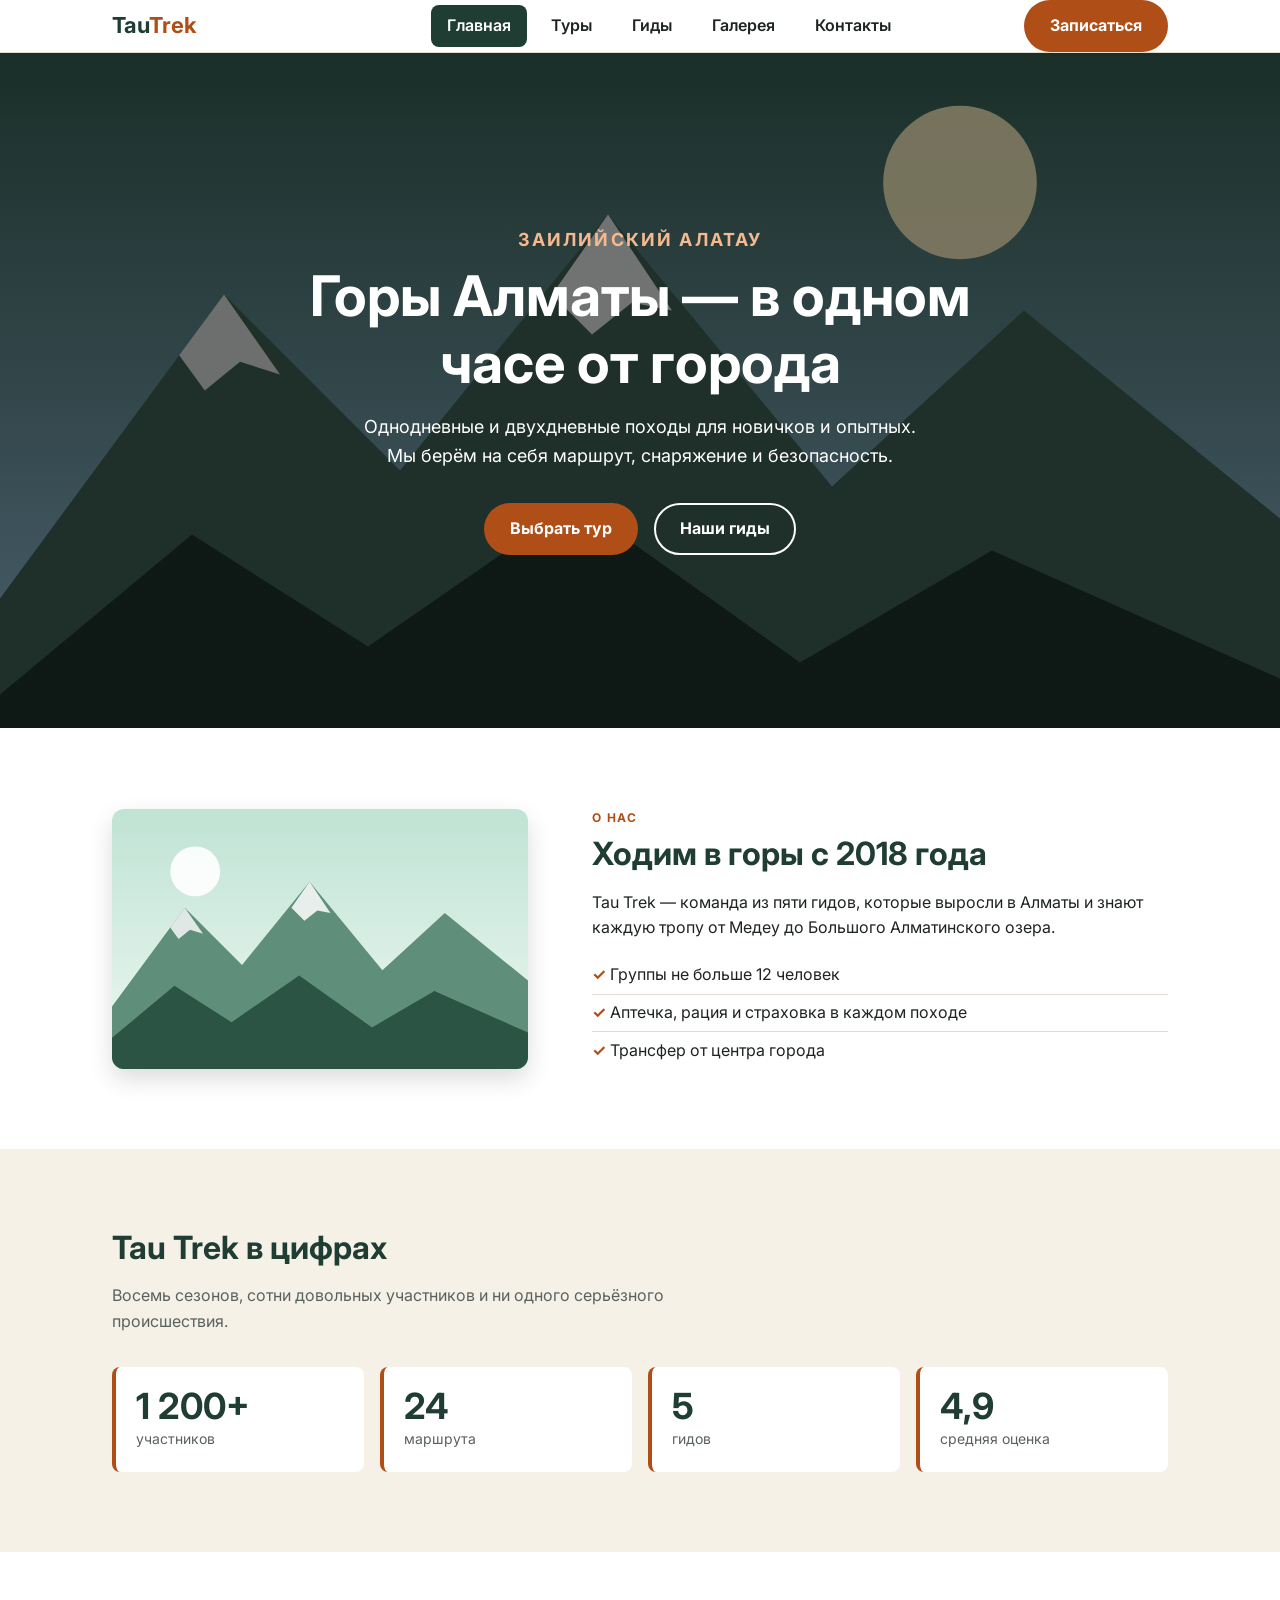
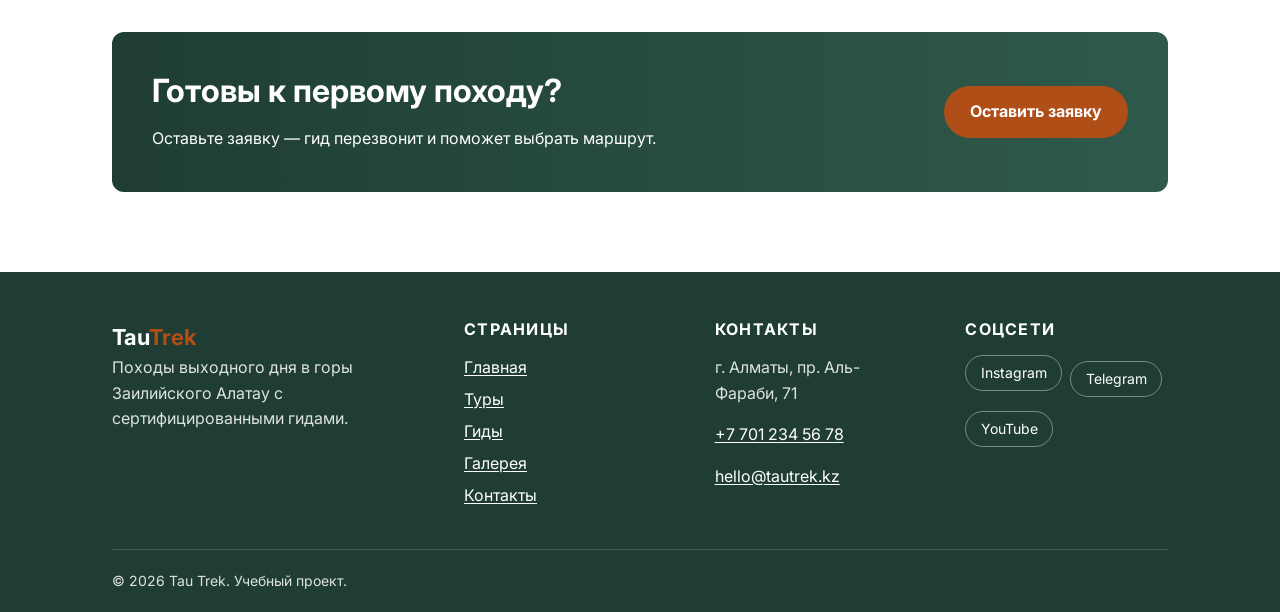
==== index.html @ f2005629 "TauTrek1.0" ====
<!DOCTYPE html>
<html lang="ru">
<head>
  <meta charset="utf-8">
  <meta name="viewport" content="width=device-width, initial-scale=1">
  <meta name="description" content="Походы выходного дня в горы Алматы с опытными гидами.">
  <title>Tau Trek — походы в горы Алматы</title>
  <link rel="preconnect" href="https://fonts.googleapis.com">
  <link rel="preconnect" href="https://fonts.gstatic.com" crossorigin>
  <link rel="stylesheet" href="https://fonts.googleapis.com/css2?family=Inter:wght@400;700&amp;display=swap">
  <link rel="stylesheet" href="css/styles.css">
</head>
<body>

  <header class="site-header">
    <div class="container site-header__inner">
      <a class="logo" href="index.html">Tau<span>Trek</span></a>

      <!-- Бургер без JavaScript: чекбокс + label. Открыто = :checked -->
      <input class="menu-toggle" type="checkbox" id="menu-toggle">
      <label class="burger" for="menu-toggle" aria-label="Открыть меню">
        <span></span>
        <span></span>
        <span></span>
      </label>

      <nav class="nav" aria-label="Главное меню">
        <ul class="nav__list list-reset">
          <li><a class="nav__link nav__link--active" href="index.html" aria-current="page">Главная</a></li>
          <li><a class="nav__link" href="tours.html">Туры</a></li>
          <li><a class="nav__link" href="guides.html">Гиды</a></li>
          <li><a class="nav__link" href="gallery.html">Галерея</a></li>
          <li><a class="nav__link" href="contacts.html">Контакты</a></li>
        </ul>
      </nav>

      <a class="button header-cta" href="contacts.html">Записаться</a>
    </div>
  </header>

  <main>
    <!-- Секция 1: hero (только на главной) -->
    <section class="hero">
      <p class="eyebrow">Заилийский Алатау</p>
      <h1>Горы Алматы — в одном часе от города</h1>
      <p>Однодневные и двухдневные походы для новичков и опытных. Мы берём на себя маршрут, снаряжение и безопасность.</p>
      <div class="hero__actions">
        <a class="button" href="tours.html">Выбрать тур</a>
        <a class="button button--ghost" href="guides.html">Наши гиды</a>
      </div>
    </section>

    <!-- Секция 2: картинка + текст -->
    <section class="section section--white">
      <div class="container split">
        <div class="split__visual">
          <img src="images/mountain-4.svg" alt="Зелёные склоны и заснеженная вершина под ясным небом" width="800" height="500">
        </div>
        <div class="split__content">
          <p class="eyebrow">О нас</p>
          <h2>Ходим в горы с 2018 года</h2>
          <p>Tau Trek — команда из пяти гидов, которые выросли в Алматы и знают каждую тропу от Медеу до Большого Алматинского озера.</p>
          <ul class="check-list list-reset">
            <li>Группы не больше 12 человек</li>
            <li>Аптечка, рация и страховка в каждом походе</li>
            <li>Трансфер от центра города</li>
          </ul>
        </div>
      </div>
    </section>

    <!-- Секция 3: цифры -->
    <section class="section">
      <div class="container">
        <h2>Tau Trek в цифрах</h2>
        <p class="section__lead">Восемь сезонов, сотни довольных участников и ни одного серьёзного происшествия.</p>
        <ul class="stats list-reset">
          <li class="stat"><strong class="stat__number">1 200+</strong> <span class="stat__label">участников</span></li>
          <li class="stat"><strong class="stat__number">24</strong> <span class="stat__label">маршрута</span></li>
          <li class="stat"><strong class="stat__number">5</strong> <span class="stat__label">гидов</span></li>
          <li class="stat"><strong class="stat__number">4,9</strong> <span class="stat__label">средняя оценка</span></li>
        </ul>
      </div>
    </section>

    <!-- Секция 4: призыв к действию -->
    <section class="section section--white">
      <div class="container">
        <div class="cta">
          <div>
            <h2>Готовы к первому походу?</h2>
            <p>Оставьте заявку — гид перезвонит и поможет выбрать маршрут.</p>
          </div>
          <a class="button" href="contacts.html">Оставить заявку</a>
        </div>
      </div>
    </section>
  </main>

  <footer class="site-footer">
    <div class="container">
      <div class="footer__cols">
        <div class="footer__col footer__col--wide">
          <a class="logo footer__logo" href="index.html">Tau<span>Trek</span></a>
          <p>Походы выходного дня в горы Заилийского Алатау с сертифицированными гидами.</p>
        </div>

        <nav class="footer__col" aria-label="Страницы сайта">
          <h2>Страницы</h2>
          <ul class="list-reset">
            <li><a href="index.html">Главная</a></li>
            <li><a href="tours.html">Туры</a></li>
            <li><a href="guides.html">Гиды</a></li>
            <li><a href="gallery.html">Галерея</a></li>
            <li><a href="contacts.html">Контакты</a></li>
          </ul>
        </nav>

        <section class="footer__col">
          <h2>Контакты</h2>
          <address>
            <p>г. Алматы, пр. Аль-Фараби, 71</p>
            <p><a href="tel:+77012345678">+7 701 234 56 78</a></p>
            <p><a href="mailto:hello@tautrek.kz">hello@tautrek.kz</a></p>
          </address>
        </section>

        <section class="footer__col">
          <h2>Соцсети</h2>
          <ul class="socials list-reset">
            <li><a href="https://instagram.com" target="_blank" rel="noopener">Instagram</a></li>
            <li><a href="https://t.me" target="_blank" rel="noopener">Telegram</a></li>
            <li><a href="https://youtube.com" target="_blank" rel="noopener">YouTube</a></li>
          </ul>
        </section>
      </div>

      <div class="footer__bottom">
        <p>&copy; 2026 Tau Trek. Учебный проект.</p>
      </div>
    </div>
  </footer>

</body>
</html>
---- css/styles.css ----
/* =========================================================
   Tau Trek — общий стиль для всех 5 страниц
   Подход: mobile-first. Сначала стили для телефона,
   потом @media для планшета (768px+) и десктопа (1024px+).
   ========================================================= */

/* ---------- 1. Дизайн-токены (неделя 3.2) ---------- */
:root {
  --forest: #1f3d33;
  --forest-light: #2f5a4b;
  --accent: #b04e18;
  --accent-dark: #8f3e12;
  --sand: #f6f1e7;
  --white: #ffffff;
  --ink: #1e2421;
  --muted: #59625d;
  --line: #e2dccf;

  --radius: 0.75rem;
  --shadow-1: 0 1px 3px rgb(0 0 0 / 10%);
  --shadow-2: 0 10px 24px rgb(0 0 0 / 14%);

  --section-space: 4rem;
}

/* ---------- 2. Мини-reset (неделя 3.1, 4.1) ---------- */
*,
*::before,
*::after {
  box-sizing: border-box;
}

body {
  margin: 0;
  font-family: "Inter", system-ui, -apple-system, "Segoe UI", Roboto, Arial, sans-serif;
  font-size: 1rem;
  line-height: 1.6;
  color: var(--ink);
  background: var(--sand);
}

img {
  max-width: 100%;
  height: auto;
  display: block;
}

/* формы не наследуют шрифт сами */
input,
select,
textarea,
button {
  font: inherit;
}

/* отступы только снизу — нечему схлопываться */
h1,
h2,
h3,
p {
  margin: 0 0 1rem;
}

h1,
h2,
h3 {
  line-height: 1.2;
  color: var(--forest);
}

h2 {
  font-size: 1.75rem;
}

h3,
.h3 {
  font-size: 1.25rem;
}

a {
  color: var(--accent);
  text-underline-offset: 2px;
}

a:focus-visible,
button:focus-visible,
summary:focus-visible,
input:focus-visible,
select:focus-visible,
textarea:focus-visible {
  outline: 3px solid var(--accent);
  outline-offset: 2px;
}

/* ---------- 3. Утилиты ---------- */
.list-reset {
  list-style: none;
  margin: 0;
  padding: 0;
}

.container {
  max-width: 70rem;
  margin: 0 auto;
  padding: 0 1rem;
}

.section {
  padding: var(--section-space) 0;
}

.section--white {
  background: var(--white);
}

.section__lead {
  max-width: 40rem;
  color: var(--muted);
  margin-bottom: 2rem;
}

.eyebrow {
  margin: 0 0 0.5rem;
  font-size: 0.75rem;
  font-weight: 700;
  text-transform: uppercase;
  letter-spacing: 0.12em;
  color: var(--accent);
}

/* ---------- 4. Кнопки — один стиль на весь сайт ---------- */
.button {
  display: inline-block;
  padding: 0.7em 1.5em; /* em: отступ растёт вместе с текстом кнопки */
  border: 2px solid transparent; /* прозрачная рамка — при hover ничего не прыгает */
  border-radius: 999px;
  background: var(--accent);
  color: var(--white);
  font-weight: 700;
  text-decoration: none;
  cursor: pointer;
  transition: background-color 0.2s, border-color 0.2s;
}

.button:hover {
  background: var(--accent-dark);
}

.button--ghost {
  background: transparent;
  border-color: var(--white);
}

.button--ghost:hover {
  background: rgb(255 255 255 / 15%);
}

/* =========================================================
   HEADER + бургер (одинаковый на всех страницах)
   Бургер сделан без JavaScript: checkbox + label + :checked ~
   ========================================================= */
.site-header {
  background: var(--white);
  border-bottom: 1px solid var(--line);
}

.site-header__inner {
  display: flex;
  flex-wrap: wrap; /* на телефоне меню падает на новую строку */
  justify-content: space-between;
  align-items: center;
  padding-top: 0.75rem;
  padding-bottom: 0.75rem;
}

.logo {
  font-size: 1.375rem;
  font-weight: 700;
  color: var(--forest);
  text-decoration: none;
}

.logo span {
  color: var(--accent);
}

/* чекбокс прячем визуально, но он остаётся доступен с клавиатуры */
.menu-toggle {
  width: 1px;
  height: 1px;
  margin: 0;
  opacity: 0;
  overflow: hidden;
}

.burger {
  display: flex;
  flex-direction: column;
  gap: 5px;
  padding: 0.6rem;
  border-radius: 0.5rem;
  cursor: pointer;
}

.burger span {
  display: block;
  width: 1.5rem;
  height: 2px;
  background: var(--forest);
}

.menu-toggle:focus-visible + .burger {
  outline: 3px solid var(--accent);
}

.menu-toggle:checked + .burger {
  background: var(--sand);
}

.nav {
  display: none; /* на телефоне меню скрыто */
  flex-basis: 100%;
}

.menu-toggle:checked ~ .nav {
  display: block; /* открыли бургер — меню появилось */
}

.nav__list {
  display: flex;
  flex-direction: column;
  gap: 0.25rem;
  padding-top: 0.75rem;
}

.nav__link {
  display: block;
  padding: 0.5rem 1rem;
  border-radius: 0.5rem;
  color: var(--ink);
  text-decoration: none;
  font-weight: 600;
}

.nav__link:hover {
  background: var(--sand);
}

/* текущая страница */
.nav__link--active {
  background: var(--forest);
  color: var(--white);
}

.nav__link--active:hover {
  background: var(--forest-light);
}

.header-cta {
  display: none; /* кнопка в шапке только на десктопе */
}

/* =========================================================
   FOOTER (одинаковый на всех страницах)
   ========================================================= */
.site-footer {
  background: var(--forest);
  color: rgb(255 255 255 / 85%);
  padding-top: 3rem;
}

.footer__cols {
  display: flex;
  flex-direction: column; /* телефон: одна колонка */
  gap: 2rem;
}

.footer__col h2 {
  font-size: 1rem;
  color: var(--white);
  text-transform: uppercase;
  letter-spacing: 0.08em;
}

.footer__col li + li {
  margin-top: 0.4rem;
}

.site-footer a {
  color: var(--white);
}

.site-footer address {
  font-style: normal;
}

.footer__logo {
  color: var(--white);
}

.socials {
  display: flex;
  flex-wrap: wrap;
  gap: 0.5rem;
}

.socials a {
  display: inline-block;
  padding: 0.35rem 0.9rem;
  border: 1px solid rgb(255 255 255 / 40%);
  border-radius: 999px;
  text-decoration: none;
  font-size: 0.875rem;
}

.socials a:hover {
  background: rgb(255 255 255 / 12%);
}

.footer__bottom {
  margin-top: 2.5rem;
  padding: 1.25rem 0;
  border-top: 1px solid rgb(255 255 255 / 15%);
  font-size: 0.875rem;
}

.footer__bottom p {
  margin: 0;
}

/* =========================================================
   СЕКЦИИ. У каждой — своя уникальная структура.
   ========================================================= */

/* ---------- Главная · 1. Hero: колонка по центру ---------- */
.hero {
  display: flex;
  flex-direction: column;
  justify-content: center;
  align-items: center;
  min-height: 75vh;
  padding: 4rem 1rem;
  text-align: center;
  color: var(--white);
  background:
    linear-gradient(rgb(0 0 0 / 50%), rgb(0 0 0 / 50%)),
    var(--forest) url("../images/hero.svg") center / cover no-repeat;
}

.hero h1 {
  max-width: 20ch;
  font-size: clamp(2rem, 6vw, 3.5rem);
  color: var(--white);
}

.hero p {
  max-width: 36rem;
  font-size: 1.125rem;
}

.hero__actions {
  display: flex;
  flex-wrap: wrap;
  justify-content: center;
  gap: 1rem;
  margin-top: 1rem;
}

/* ---------- Главная · 2. Split: картинка + текст ---------- */
.split {
  display: flex;
  flex-direction: column;
  gap: 2rem;
}

.split__visual img {
  border-radius: var(--radius);
  box-shadow: var(--shadow-2);
}

.check-list li {
  padding: 0.35rem 0;
  border-bottom: 1px solid var(--line);
}

.check-list li:last-child {
  border-bottom: none;
}

.check-list li::before {
  content: "✓ ";
  color: var(--accent);
  font-weight: 700;
}

/* ---------- Главная · 3. Цифры: заголовок + 4 числа ---------- */
.stats {
  display: flex;
  flex-wrap: wrap; /* телефон и планшет: 2 × 2 */
  gap: 1rem;
}

.stat {
  flex: 1 1 40%;
  padding: 1.25rem;
  background: var(--white);
  border-left: 4px solid var(--accent);
  border-radius: 0.5rem;
}

.stat__number {
  display: block;
  font-size: 2.25rem;
  font-weight: 700;
  line-height: 1.1;
  color: var(--forest);
}

.stat__label {
  color: var(--muted);
  font-size: 0.875rem;
}

/* ---------- Главная · 4. CTA-баннер: текст + кнопка в строку ---------- */
.cta {
  display: flex;
  flex-direction: column;
  align-items: flex-start;
  gap: 1.5rem;
  padding: 2rem;
  border-radius: var(--radius);
  background: linear-gradient(90deg, var(--forest), var(--forest-light));
  color: var(--white);
}

.cta h2 {
  color: var(--white);
}

.cta p {
  margin: 0;
}

/* ---------- Туры · 1. Три карточки с прижатым футером ---------- */
.cards {
  display: flex;
  flex-direction: column;
  gap: 1.5rem;
}

.card {
  display: flex;
  flex-direction: column;
  flex: 1;
  background: var(--white);
  border: 1px solid var(--line);
  border-radius: var(--radius);
  box-shadow: var(--shadow-1);
  overflow: hidden;
  transition: box-shadow 0.2s, transform 0.2s;
}

.card:hover {
  box-shadow: var(--shadow-2);
  transform: translateY(-4px);
}

.card__image {
  width: 100%;
  height: 11rem;
  object-fit: cover;
}

.card__body {
  display: flex;
  flex-direction: column;
  flex: 1;
  padding: 1.25rem;
}

.card__badge {
  align-self: flex-start; /* бейдж шириной только по своему тексту */
  margin-bottom: 0.75rem;
  padding: 0.2rem 0.7rem;
  border-radius: 999px;
  background: var(--sand);
  color: var(--forest);
  font-size: 0.75rem;
  font-weight: 700;
}

.card__text {
  color: var(--muted);
}

.card__footer {
  margin-top: auto; /* прижимает футер к низу карточки */
  display: flex;
  justify-content: space-between;
  align-items: center;
  padding-top: 1rem;
  border-top: 1px solid var(--line);
}

.card__price {
  font-size: 1.25rem;
  font-weight: 700;
  color: var(--forest);
}

/* ---------- Туры · 2. Таблица расписания ---------- */
.table-wrap {
  overflow-x: auto; /* на телефоне таблица скроллится сама, а не вся страница */
  border: 1px solid var(--line);
  border-radius: var(--radius);
  background: var(--white);
}

.schedule {
  width: 100%;
  min-width: 36rem;
  border-collapse: collapse;
}

.schedule caption {
  padding: 1rem;
  text-align: left;
  font-weight: 700;
  color: var(--forest);
}

.schedule th,
.schedule td {
  padding: 0.75rem 1rem;
  text-align: left;
  border-top: 1px solid var(--line);
}

.schedule thead th {
  background: var(--forest);
  color: var(--white);
}

.schedule tbody tr:nth-child(even) {
  background: var(--sand);
}

/* ---------- Туры · 3. Шаги: номер-кружок + текст ---------- */
.steps {
  max-width: 44rem;
  border-left: 2px dashed var(--line);
  margin-left: 1.25rem;
}

.step {
  display: flex;
  align-items: flex-start;
  gap: 1rem;
  margin-left: -1.3rem; /* кружок садится ровно на пунктирную линию */
  padding-bottom: 1.5rem;
}

.step:last-child {
  padding-bottom: 0;
}

.step__num {
  display: flex;
  justify-content: center;
  align-items: center;
  flex-shrink: 0; /* кружок не сжимается */
  width: 2.5rem;
  height: 2.5rem;
  border-radius: 50%;
  background: var(--accent);
  color: var(--white);
  font-weight: 700;
}

.step h3 {
  margin-bottom: 0.25rem;
}

.step p {
  margin: 0;
  color: var(--muted);
}

/* ---------- Гиды · 1. Команда: карточки «аватар слева» по 2 ---------- */
.team {
  display: flex;
  flex-direction: column;
  gap: 1.5rem;
}

.member {
  display: flex;
  align-items: flex-start;
  gap: 1.25rem;
  padding: 1.5rem;
  background: var(--sand);
  border-radius: var(--radius);
}

.avatar {
  display: flex;
  justify-content: center;
  align-items: center;
  flex-shrink: 0;
  width: 4.5rem;
  height: 4.5rem;
  border-radius: 50%;
  background: var(--forest);
  color: var(--white);
  font-size: 1.25rem;
  font-weight: 700;
}

.member h3 {
  margin-bottom: 0.25rem;
}

.member__role {
  margin-bottom: 0.5rem;
  color: var(--accent);
  font-size: 0.875rem;
  font-weight: 600;
}

.member p:last-child {
  margin: 0;
  color: var(--muted);
}

/* ---------- Гиды · 2. Отзывы-«сообщения» влево/вправо ---------- */
.reviews {
  display: flex;
  flex-direction: column;
  gap: 1.25rem;
}

.review {
  margin: 0;
  padding: 1.25rem 1.5rem;
  background: var(--white);
  border-radius: var(--radius) var(--radius) var(--radius) 0;
  box-shadow: var(--shadow-1);
}

.review:nth-child(even) {
  background: var(--forest);
  color: var(--white);
  border-radius: var(--radius) var(--radius) 0 var(--radius);
}

.review blockquote {
  margin: 0 0 0.75rem;
  font-size: 1.0625rem;
}

.review figcaption {
  font-size: 0.875rem;
  font-weight: 700;
}

/* ---------- Галерея · 1. Мозаика: большое фото + сетка 2×2 ---------- */
.mosaic {
  display: flex;
  flex-direction: column;
  gap: 1rem;
}

.mosaic__big,
.mosaic__grid {
  flex: 1;
}

.mosaic__grid {
  display: flex;
  flex-wrap: wrap;
  gap: 1rem;
}

.mosaic__grid .photo {
  flex: 1 1 40%; /* по два в ряд */
}

.photo {
  margin: 0;
  background: var(--white);
  border-radius: var(--radius);
  overflow: hidden;
  box-shadow: var(--shadow-1);
}

.photo img {
  width: 100%;
  object-fit: cover;
}

.mosaic__big img {
  height: 16rem;
}

.mosaic__grid img {
  height: 8rem;
}

.photo figcaption {
  padding: 0.6rem 0.9rem;
  font-size: 0.875rem;
  color: var(--muted);
}

/* ---------- Галерея · 2. Сезоны: горизонтальная лента ---------- */
.seasons {
  display: flex;
  gap: 1rem;
  overflow-x: auto; /* на телефоне листается пальцем вбок */
  padding-bottom: 0.75rem;
}

.season {
  flex: 0 0 15rem;
  padding: 1.5rem;
  border-radius: var(--radius);
  color: var(--white);
}

.season h3 {
  color: var(--white);
}

.season p {
  margin: 0;
}

.season--spring { background: linear-gradient(to bottom, #5f8f7a, #2c5444); }
.season--summer { background: linear-gradient(to bottom, #c98a2b, #8f5a12); }
.season--autumn { background: linear-gradient(to bottom, #b04e18, #6e2f0d); }
.season--winter { background: linear-gradient(to bottom, #4f6a8f, #233650); }

.season__months {
  display: block;
  margin-bottom: 0.75rem;
  font-size: 0.75rem;
  text-transform: uppercase;
  letter-spacing: 0.12em;
  opacity: 0.9;
}

/* ---------- Контакты · 1. Форма + блок с контактами ---------- */
.contact {
  display: flex;
  flex-direction: column;
  gap: 2rem;
}

.form {
  flex: 2;
  display: flex;
  flex-direction: column;
  gap: 1rem;
  padding: 1.5rem;
  background: var(--white);
  border-radius: var(--radius);
  box-shadow: var(--shadow-1);
}

.form__row {
  display: flex;
  flex-direction: column;
  gap: 1rem;
}

.field {
  display: flex;
  flex-direction: column;
  flex: 1;
  gap: 0.35rem;
}

.field label {
  font-weight: 600;
  font-size: 0.875rem;
}

.field input,
.field select,
.field textarea {
  width: 100%;
  padding: 0.7rem 0.9rem;
  border: 1px solid var(--line);
  border-radius: 0.5rem;
  background: var(--sand);
}

.form .button {
  align-self: flex-start;
}

.contact__info {
  flex: 1;
  padding: 1.5rem;
  border-radius: var(--radius);
  background: var(--forest);
  color: var(--white);
}

.contact__info h2 {
  color: var(--white);
  font-size: 1.375rem;
}

.contact__info a {
  color: var(--white);
}

.contact__info dt {
  margin-top: 1rem;
  font-size: 0.75rem;
  text-transform: uppercase;
  letter-spacing: 0.12em;
  opacity: 0.8;
}

.contact__info dd {
  margin: 0;
  font-weight: 600;
}

/* ---------- Контакты · 2. FAQ: аккордеон ---------- */
.faq {
  max-width: 48rem;
  margin: 0 auto;
}

.faq h2 {
  text-align: center;
}

.faq details {
  background: var(--sand);
  border-radius: 0.5rem;
  margin-bottom: 0.75rem;
}

.faq summary {
  padding: 1rem 1.25rem;
  font-weight: 700;
  cursor: pointer;
}

.faq details p {
  margin: 0;
  padding: 0 1.25rem 1rem;
  color: var(--muted);
}

/* =========================================================
   ПЛАНШЕТ: 768px и шире
   ========================================================= */
@media (min-width: 768px) {
  :root {
    --section-space: 5rem;
  }

  .container {
    padding: 0 1.5rem;
  }

  h2 {
    font-size: 2rem;
  }

  /* меню в строку, бургер прячем */
  .burger {
    display: none;
  }

  .nav {
    display: block;
    flex-basis: auto;
  }

  .nav__list {
    flex-direction: row;
    padding-top: 0;
  }

  .nav__link {
    padding: 0.5rem 0.75rem;
  }

  /* футер: 2 × 2 */
  .footer__cols {
    flex-direction: row;
    flex-wrap: wrap;
  }

  .footer__col {
    flex: 1 1 40%;
  }

  .split {
    flex-direction: row;
    align-items: center;
  }

  .split__visual {
    flex: 0 0 18rem;
  }

  .split__content {
    flex: 1;
  }

  .cta {
    flex-direction: row;
    justify-content: space-between;
    align-items: center;
    padding: 2.5rem;
  }

  /* карточки: 2 + 1 */
  .cards {
    flex-direction: row;
    flex-wrap: wrap;
  }

  .card {
    flex: 1 1 40%;
  }

  .team {
    flex-direction: row;
    flex-wrap: wrap;
  }

  .member {
    flex: 1 1 40%;
  }

  .review {
    max-width: 75%;
    align-self: flex-start;
  }

  .review:nth-child(even) {
    align-self: flex-end;
  }

  .mosaic__big img {
    height: 20rem;
  }

  .mosaic__grid img {
    height: 10rem;
  }

  .form__row {
    flex-direction: row;
  }
}

/* =========================================================
   ДЕСКТОП: 1024px и шире
   ========================================================= */
@media (min-width: 1024px) {
  .container {
    padding: 0 2rem;
  }

  .nav__list {
    gap: 0.5rem;
  }

  .nav__link {
    padding: 0.5rem 1rem;
  }

  .header-cta {
    display: inline-block;
  }

  /* футер: 4 колонки */
  .footer__cols {
    flex-wrap: nowrap;
    gap: 3rem;
  }

  .footer__col {
    flex: 1;
  }

  .footer__col--wide {
    flex: 1.5;
  }

  .split {
    gap: 4rem;
  }

  .split__visual {
    flex-basis: 26rem;
  }

  /* цифры: 4 в одну строку */
  .stat {
    flex: 1;
  }

  /* карточки: 3 в ряд */
  .cards {
    flex-wrap: nowrap;
  }

  .card {
    flex: 1;
  }

  /* мозаика: большое фото слева, 2×2 справа */
  .mosaic {
    flex-direction: row;
  }

  .mosaic__big img {
    height: 28rem;
  }

  .mosaic__grid img {
    height: 12rem;
  }

  /* сезоны: все 4 помещаются, скролл не нужен */
  .season {
    flex: 1;
  }

  /* контакты: форма 2/3 + инфо 1/3 */
  .contact {
    flex-direction: row;
    align-items: flex-start;
  }
}

/* светлый акцент для подписи на тёмном hero (контраст) */
.hero .eyebrow {
  color: #f4b98f;
}
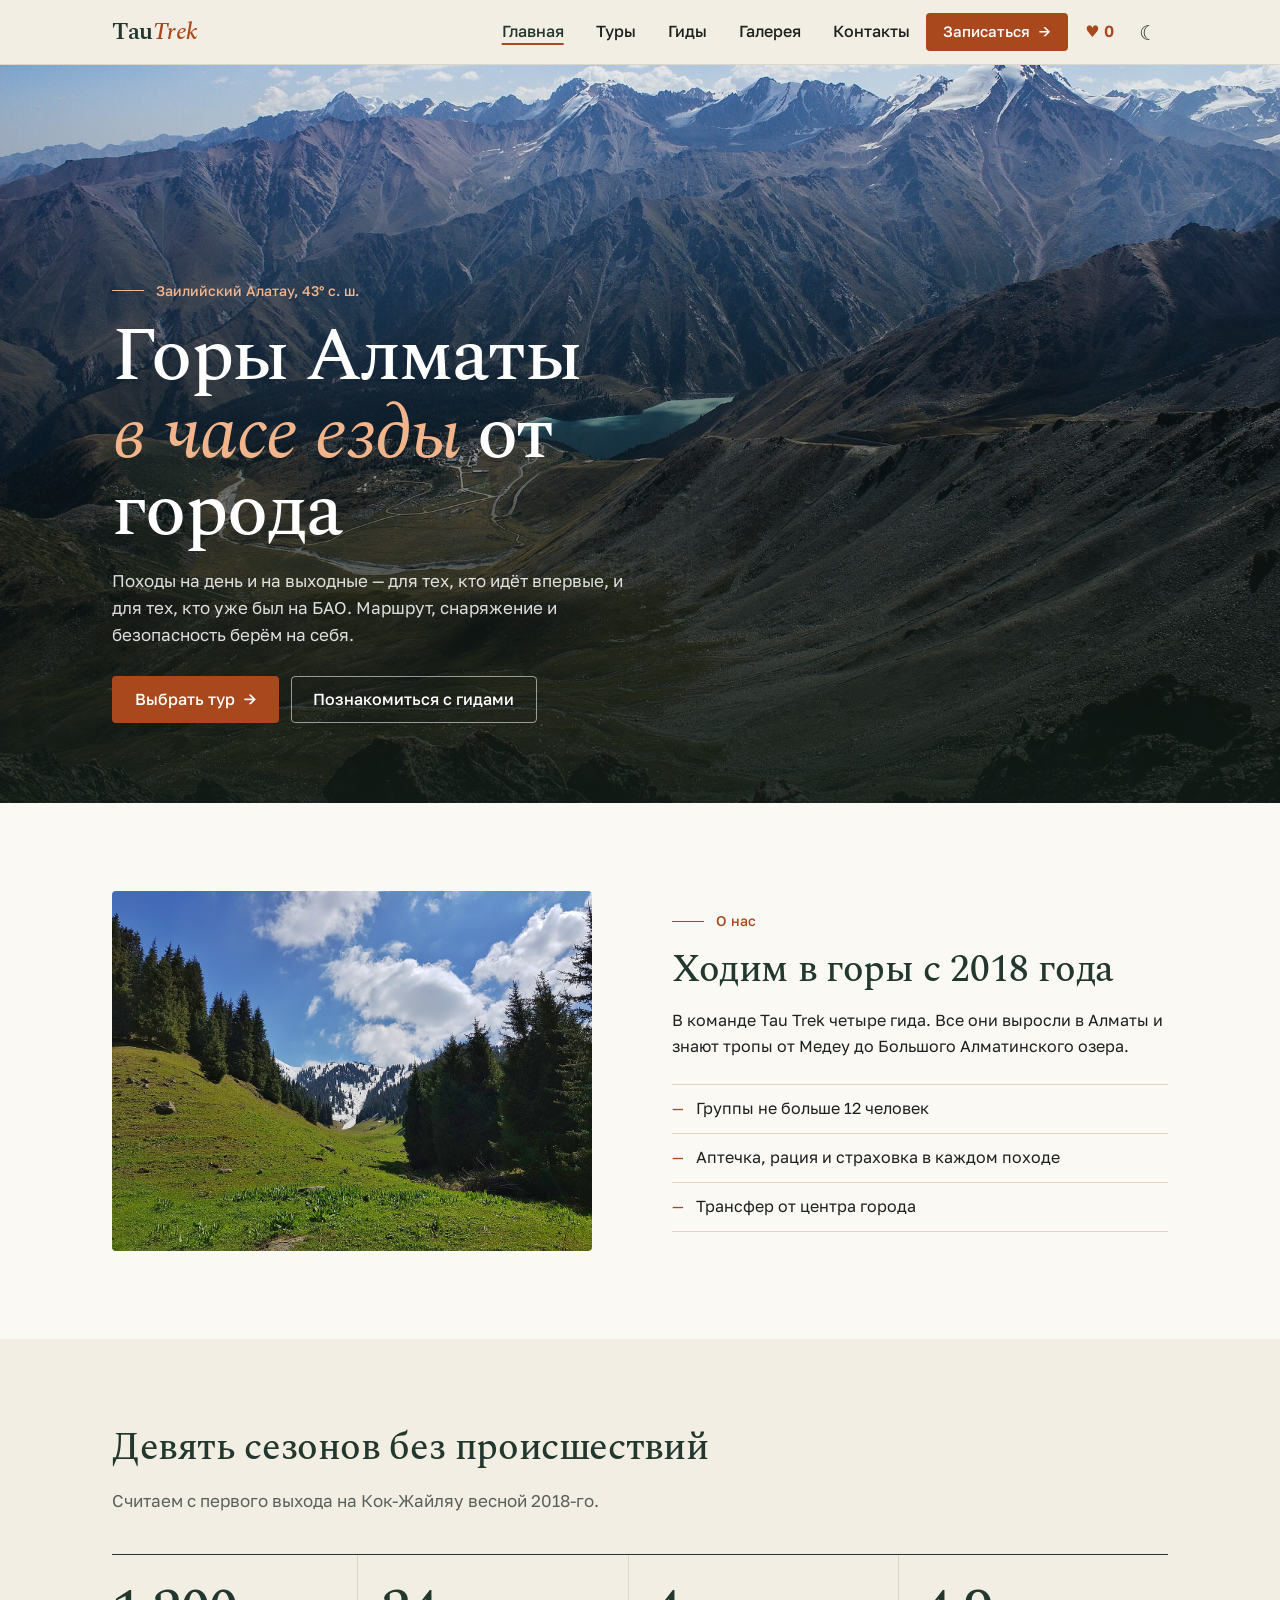
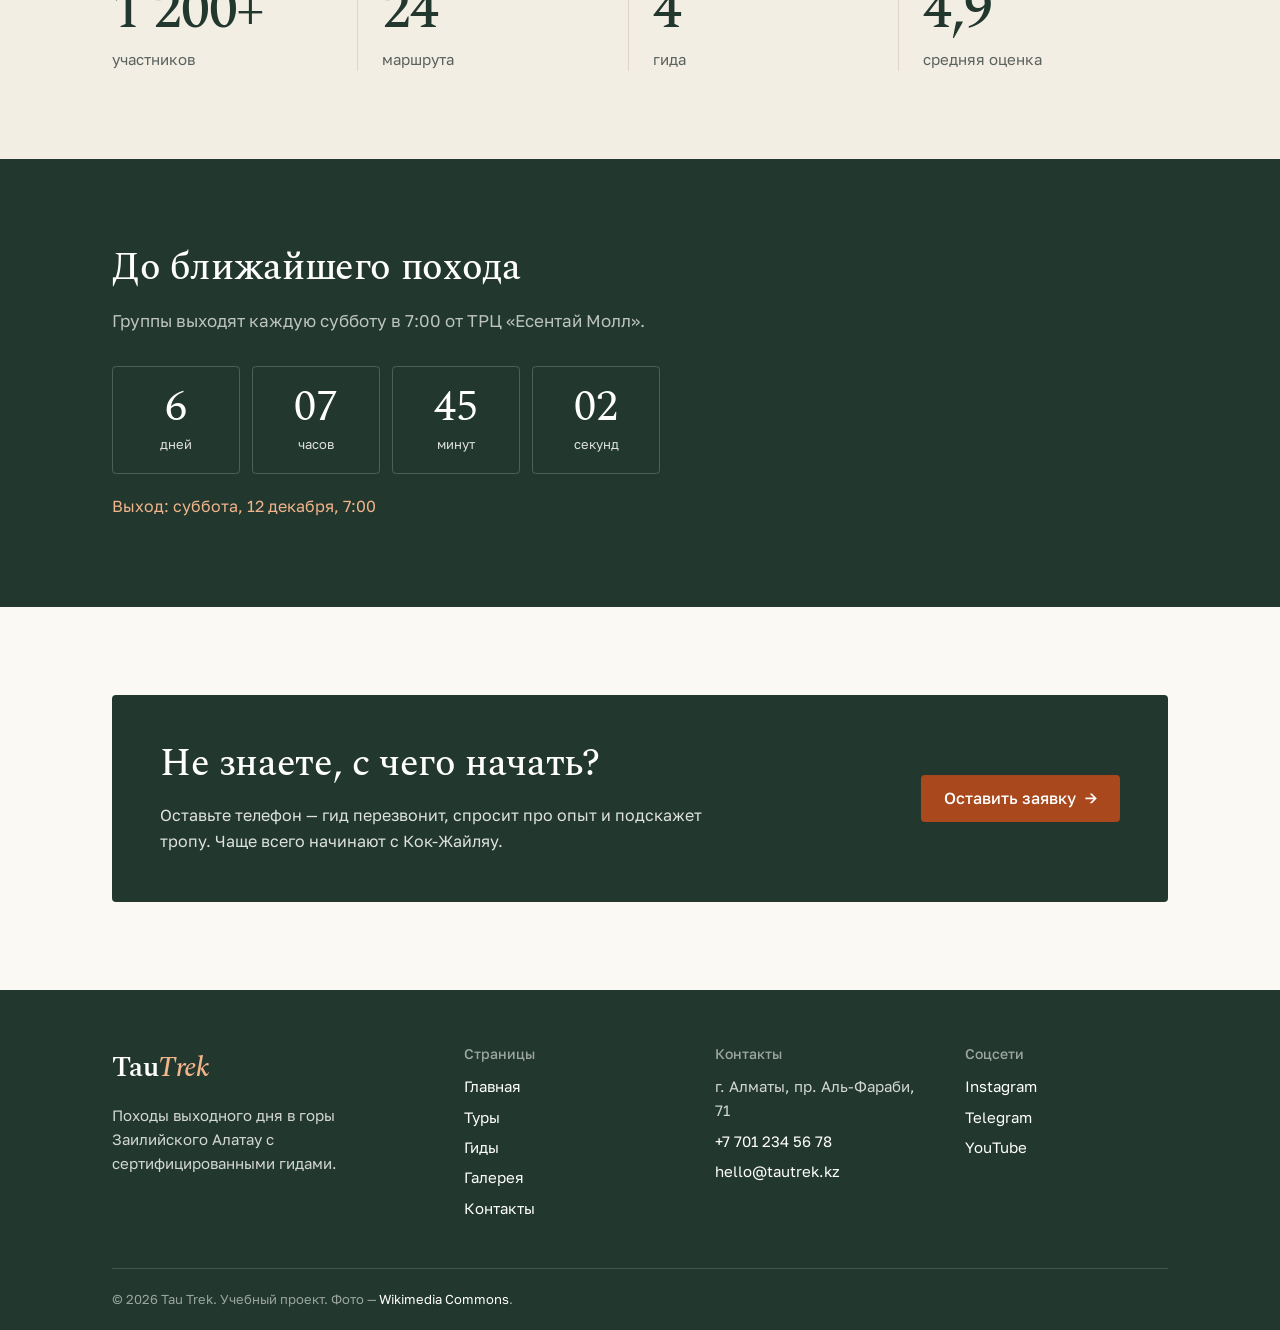
==== commit 3fec9012: "Add Midterm 2 JavaScript features - Burger menu and dark/light theme saved in localStorage (common.j" ====
--- a/index.html
+++ b/index.html
@@ -7,8 +7,10 @@
   <title>Tau Trek — походы в горы Алматы</title>
   <link rel="preconnect" href="https://fonts.googleapis.com">
   <link rel="preconnect" href="https://fonts.gstatic.com" crossorigin>
-  <link rel="stylesheet" href="https://fonts.googleapis.com/css2?family=Inter:wght@400;700&amp;display=swap">
+  <link rel="stylesheet" href="https://fonts.googleapis.com/css2?family=Golos+Text:wght@400;500;600&amp;family=Spectral:ital,wght@0,500;0,600;1,400;1,500&amp;display=swap">
   <link rel="stylesheet" href="css/styles.css">
+  <script src="js/common.js" defer></script>
+  <script src="js/index.js" defer></script>
 </head>
 <body>
 
@@ -16,15 +18,7 @@
     <div class="container site-header__inner">
       <a class="logo" href="index.html">Tau<span>Trek</span></a>
 
-      <!-- Бургер без JavaScript: чекбокс + label. Открыто = :checked -->
-      <input class="menu-toggle" type="checkbox" id="menu-toggle">
-      <label class="burger" for="menu-toggle" aria-label="Открыть меню">
-        <span></span>
-        <span></span>
-        <span></span>
-      </label>
-
-      <nav class="nav" aria-label="Главное меню">
+      <nav class="nav" id="site-nav" aria-label="Главное меню">
         <ul class="nav__list list-reset">
           <li><a class="nav__link nav__link--active" href="index.html" aria-current="page">Главная</a></li>
           <li><a class="nav__link" href="tours.html">Туры</a></li>
@@ -35,18 +29,33 @@
       </nav>
 
       <a class="button header-cta" href="contacts.html">Записаться</a>
+
+      <div class="header-controls">
+        <a class="fav-counter" href="tours.html" aria-label="Избранные туры">
+          <span aria-hidden="true">♥</span>
+          <span class="fav-counter__num">0</span>
+        </a>
+        <button class="theme-toggle" type="button" aria-label="Включить тёмную тему">☾</button>
+        <button class="burger" type="button" aria-label="Открыть меню" aria-expanded="false" aria-controls="site-nav">
+          <span></span>
+          <span></span>
+          <span></span>
+        </button>
+      </div>
     </div>
   </header>
 
   <main>
     <!-- Секция 1: hero (только на главной) -->
     <section class="hero">
-      <p class="eyebrow">Заилийский Алатау</p>
-      <h1>Горы Алматы — в одном часе от города</h1>
-      <p>Однодневные и двухдневные походы для новичков и опытных. Мы берём на себя маршрут, снаряжение и безопасность.</p>
-      <div class="hero__actions">
-        <a class="button" href="tours.html">Выбрать тур</a>
-        <a class="button button--ghost" href="guides.html">Наши гиды</a>
+      <div class="container hero__inner">
+        <p class="eyebrow">Заилийский Алатау, 43° с. ш.</p>
+        <h1>Горы Алматы <em>в&nbsp;часе езды</em> от города</h1>
+        <p>Походы на день и на выходные — для тех, кто идёт впервые, и для тех, кто уже был на БАО. Маршрут, снаряжение и безопасность берём на себя.</p>
+        <div class="hero__actions">
+          <a class="button" href="tours.html">Выбрать тур</a>
+          <a class="button button--ghost" href="guides.html">Познакомиться с гидами</a>
+        </div>
       </div>
     </section>
 
@@ -54,12 +63,12 @@
     <section class="section section--white">
       <div class="container split">
         <div class="split__visual">
-          <img src="images/mountain-4.svg" alt="Зелёные склоны и заснеженная вершина под ясным небом" width="800" height="500">
+          <img src="images/about.jpg" alt="Ельник на зелёном склоне Бутаковского ущелья, вдали заснеженные вершины" width="1280" height="960" loading="lazy">
         </div>
         <div class="split__content">
           <p class="eyebrow">О нас</p>
           <h2>Ходим в горы с 2018 года</h2>
-          <p>Tau Trek — команда из пяти гидов, которые выросли в Алматы и знают каждую тропу от Медеу до Большого Алматинского озера.</p>
+          <p>В команде Tau Trek четыре гида. Все они выросли в Алматы и знают тропы от Медеу до Большого Алматинского озера.</p>
           <ul class="check-list list-reset">
             <li>Группы не больше 12 человек</li>
             <li>Аптечка, рация и страховка в каждом походе</li>
@@ -72,24 +81,39 @@
     <!-- Секция 3: цифры -->
     <section class="section">
       <div class="container">
-        <h2>Tau Trek в цифрах</h2>
-        <p class="section__lead">Восемь сезонов, сотни довольных участников и ни одного серьёзного происшествия.</p>
+        <h2>Девять сезонов без происшествий</h2>
+        <p class="section__lead">Считаем с первого выхода на Кок-Жайляу весной 2018-го.</p>
         <ul class="stats list-reset">
           <li class="stat"><strong class="stat__number">1 200+</strong> <span class="stat__label">участников</span></li>
           <li class="stat"><strong class="stat__number">24</strong> <span class="stat__label">маршрута</span></li>
-          <li class="stat"><strong class="stat__number">5</strong> <span class="stat__label">гидов</span></li>
+          <li class="stat"><strong class="stat__number">4</strong> <span class="stat__label">гида</span></li>
           <li class="stat"><strong class="stat__number">4,9</strong> <span class="stat__label">средняя оценка</span></li>
         </ul>
       </div>
     </section>
 
-    <!-- Секция 4: призыв к действию -->
+    <!-- Секция 4: таймер до ближайшего выхода (считает js/index.js) -->
+    <section class="section countdown-section">
+      <div class="container">
+        <h2>До ближайшего похода</h2>
+        <p class="section__lead">Группы выходят каждую субботу в 7:00 от ТРЦ «Есентай Молл».</p>
+        <div class="countdown" id="countdown">
+          <div class="countdown__item"><span class="countdown__num" id="cd-days">0</span><span class="countdown__label">дней</span></div>
+          <div class="countdown__item"><span class="countdown__num" id="cd-hours">00</span><span class="countdown__label">часов</span></div>
+          <div class="countdown__item"><span class="countdown__num" id="cd-minutes">00</span><span class="countdown__label">минут</span></div>
+          <div class="countdown__item"><span class="countdown__num" id="cd-seconds">00</span><span class="countdown__label">секунд</span></div>
+        </div>
+        <p class="countdown__date" id="countdown-date"></p>
+      </div>
+    </section>
+
+    <!-- Секция 5: призыв к действию -->
     <section class="section section--white">
       <div class="container">
         <div class="cta">
           <div>
-            <h2>Готовы к первому походу?</h2>
-            <p>Оставьте заявку — гид перезвонит и поможет выбрать маршрут.</p>
+            <h2>Не знаете, с чего начать?</h2>
+            <p>Оставьте телефон — гид перезвонит, спросит про опыт и подскажет тропу. Чаще всего начинают с Кок-Жайляу.</p>
           </div>
           <a class="button" href="contacts.html">Оставить заявку</a>
         </div>
@@ -136,7 +160,7 @@
       </div>
 
       <div class="footer__bottom">
-        <p>&copy; 2026 Tau Trek. Учебный проект.</p>
+        <p>&copy; 2026 Tau Trek. Учебный проект. Фото — <a href="gallery.html#credits">Wikimedia Commons</a>.</p>
       </div>
     </div>
   </footer>
--- a/css/styles.css
+++ b/css/styles.css
@@ -6,21 +6,44 @@
 
 /* ---------- 1. Дизайн-токены (неделя 3.2) ---------- */
 :root {
-  --forest: #1f3d33;
-  --forest-light: #2f5a4b;
-  --accent: #b04e18;
-  --accent-dark: #8f3e12;
-  --sand: #f6f1e7;
+  --forest: #22372e;
+  --forest-light: #33503f;
+  --accent: #a9481c;
+  --accent-dark: #883914;
+  --accent-soft: #f2b48a; /* акцент для тёмного фона */
+  --sand: #f3eee3;
+  --paper: #fbf9f4;
   --white: #ffffff;
-  --ink: #1e2421;
-  --muted: #59625d;
-  --line: #e2dccf;
-
-  --radius: 0.75rem;
-  --shadow-1: 0 1px 3px rgb(0 0 0 / 10%);
-  --shadow-2: 0 10px 24px rgb(0 0 0 / 14%);
+  --ink: #1c201e;
+  --muted: #5a615c;
+  --line: #ddd5c5;
+  --heading: var(--forest); /* цвет заголовков — в тёмной теме светлый */
+  --field-bg: var(--white);
+
+  --serif: "Spectral", Georgia, "Times New Roman", serif;
+  --sans: "Golos Text", system-ui, -apple-system, "Segoe UI", Roboto, Arial, sans-serif;
+
+  --radius: 4px;
 
   --section-space: 4rem;
+}
+
+/* Тёмная тема (Midterm 2, R2): JS ставит класс .dark на <body>,
+   и мы просто переопределяем токены */
+body.dark {
+  --sand: #141a17;
+  --paper: #1b2420;
+  --ink: #e6e3dc;
+  --muted: #a3aaa5;
+  --line: #34413a;
+  --heading: #e9e4d8;
+  --field-bg: #111613;
+  --accent: #d0682f;
+  --accent-dark: #e58349;
+}
+
+body.dark main a:not(.button) {
+  color: var(--accent-soft);
 }
 
 /* ---------- 2. Мини-reset (неделя 3.1, 4.1) ---------- */
@@ -32,11 +55,16 @@
 
 body {
   margin: 0;
-  font-family: "Inter", system-ui, -apple-system, "Segoe UI", Roboto, Arial, sans-serif;
+  font-family: var(--sans);
   font-size: 1rem;
   line-height: 1.6;
   color: var(--ink);
   background: var(--sand);
+}
+
+::selection {
+  background: var(--accent-soft);
+  color: var(--ink);
 }
 
 img {
@@ -64,35 +92,56 @@
 h1,
 h2,
 h3 {
-  line-height: 1.2;
-  color: var(--forest);
+  font-family: var(--serif);
+  font-weight: 500;
+  line-height: 1.15;
+  letter-spacing: -0.01em;
+  color: var(--heading);
+}
+
+h1 {
+  font-size: clamp(2.25rem, 7vw, 3.25rem);
 }
 
 h2 {
-  font-size: 1.75rem;
+  font-size: 1.875rem;
 }
 
 h3,
 .h3 {
-  font-size: 1.25rem;
+  font-size: 1.375rem;
 }
 
 a {
   color: var(--accent);
-  text-underline-offset: 2px;
+  text-underline-offset: 3px;
+  text-decoration-thickness: 1px;
+}
+
+a:hover {
+  color: var(--accent-dark);
 }
 
 a:focus-visible,
 button:focus-visible,
-summary:focus-visible,
 input:focus-visible,
 select:focus-visible,
 textarea:focus-visible {
-  outline: 3px solid var(--accent);
-  outline-offset: 2px;
+  outline: 2px solid var(--accent);
+  outline-offset: 3px;
 }
 
 /* ---------- 3. Утилиты ---------- */
+/* текст для экранных дикторов: не виден, но читается */
+.visually-hidden {
+  position: absolute;
+  width: 1px;
+  height: 1px;
+  overflow: hidden;
+  clip-path: inset(50%);
+  white-space: nowrap;
+}
+
 .list-reset {
   list-style: none;
   margin: 0;
@@ -102,7 +151,8 @@
 .container {
   max-width: 70rem;
   margin: 0 auto;
-  padding: 0 1rem;
+  padding-left: 1.25rem;
+  padding-right: 1.25rem;
 }
 
 .section {
@@ -110,57 +160,89 @@
 }
 
 .section--white {
-  background: var(--white);
+  background: var(--paper);
 }
 
 .section__lead {
-  max-width: 40rem;
+  max-width: 38rem;
+  font-size: 1.0625rem;
   color: var(--muted);
-  margin-bottom: 2rem;
-}
-
+  margin-bottom: 2.5rem;
+}
+
+/* короткая черта перед подписью — как на топографической карте */
 .eyebrow {
-  margin: 0 0 0.5rem;
-  font-size: 0.75rem;
-  font-weight: 700;
-  text-transform: uppercase;
-  letter-spacing: 0.12em;
+  display: flex;
+  align-items: center;
+  gap: 0.75rem;
+  margin: 0 0 1rem;
+  font-size: 0.875rem;
+  font-weight: 500;
   color: var(--accent);
+}
+
+.eyebrow::before {
+  content: "";
+  width: 2rem;
+  height: 1px;
+  background: currentColor;
 }
 
 /* ---------- 4. Кнопки — один стиль на весь сайт ---------- */
 .button {
-  display: inline-block;
-  padding: 0.7em 1.5em; /* em: отступ растёт вместе с текстом кнопки */
-  border: 2px solid transparent; /* прозрачная рамка — при hover ничего не прыгает */
-  border-radius: 999px;
+  display: inline-flex;
+  align-items: center;
+  gap: 0.6em;
+  padding: 0.75em 1.35em; /* em: отступ растёт вместе с текстом кнопки */
+  border: 1px solid transparent; /* прозрачная рамка — при hover ничего не прыгает */
+  border-radius: var(--radius);
   background: var(--accent);
   color: var(--white);
-  font-weight: 700;
+  font-weight: 500;
+  line-height: 1.3;
   text-decoration: none;
   cursor: pointer;
-  transition: background-color 0.2s, border-color 0.2s;
+  transition: background-color 0.2s, border-color 0.2s, color 0.2s;
+}
+
+.button::after {
+  content: "→";
+  transition: transform 0.2s;
 }
 
 .button:hover {
   background: var(--accent-dark);
+  color: var(--white);
+}
+
+.button:hover::after {
+  transform: translateX(3px);
 }
 
 .button--ghost {
   background: transparent;
+  border-color: rgb(255 255 255 / 55%);
+}
+
+.button--ghost::after {
+  content: none;
+}
+
+.button--ghost:hover {
+  background: var(--white);
   border-color: var(--white);
-}
-
-.button--ghost:hover {
-  background: rgb(255 255 255 / 15%);
+  color: var(--forest);
 }
 
 /* =========================================================
    HEADER + бургер (одинаковый на всех страницах)
-   Бургер сделан без JavaScript: checkbox + label + :checked ~
+   Бургер открывается через JavaScript (js/common.js)
    ========================================================= */
 .site-header {
-  background: var(--white);
+  position: sticky;
+  top: 0;
+  z-index: 10;
+  background: var(--sand);
   border-bottom: 1px solid var(--line);
 }
 
@@ -174,23 +256,52 @@
 }
 
 .logo {
-  font-size: 1.375rem;
-  font-weight: 700;
-  color: var(--forest);
+  font-family: var(--serif);
+  font-size: 1.5rem;
+  font-weight: 600;
+  letter-spacing: -0.02em;
+  color: var(--heading);
   text-decoration: none;
 }
 
+.logo:hover {
+  color: var(--heading);
+}
+
 .logo span {
+  font-style: italic;
+  font-weight: 500;
   color: var(--accent);
 }
 
-/* чекбокс прячем визуально, но он остаётся доступен с клавиатуры */
-.menu-toggle {
-  width: 1px;
-  height: 1px;
-  margin: 0;
-  opacity: 0;
-  overflow: hidden;
+.header-controls {
+  display: flex;
+  align-items: center;
+  gap: 0.25rem;
+}
+
+/* Кнопка темы и бургер — обычные <button>, сбрасываем стили браузера */
+.theme-toggle,
+.burger {
+  border: 0;
+  background: none;
+  color: var(--heading);
+  cursor: pointer;
+}
+
+.theme-toggle {
+  display: flex;
+  align-items: center;
+  justify-content: center;
+  width: 2.5rem;
+  height: 2.5rem;
+  border-radius: var(--radius);
+  font-size: 1.25rem;
+  line-height: 1;
+}
+
+.theme-toggle:hover {
+  background: var(--line);
 }
 
 .burger {
@@ -198,62 +309,62 @@
   flex-direction: column;
   gap: 5px;
   padding: 0.6rem;
-  border-radius: 0.5rem;
-  cursor: pointer;
+  border-radius: var(--radius);
 }
 
 .burger span {
   display: block;
   width: 1.5rem;
-  height: 2px;
-  background: var(--forest);
-}
-
-.menu-toggle:focus-visible + .burger {
-  outline: 3px solid var(--accent);
-}
-
-.menu-toggle:checked + .burger {
-  background: var(--sand);
+  height: 1.5px;
+  background: var(--heading);
+  transition: transform 0.2s, opacity 0.2s;
+}
+
+/* открытый бургер (класс .open ставит common.js) превращается в крестик */
+.burger.open span:nth-child(1) {
+  transform: translateY(6.5px) rotate(45deg);
+}
+
+.burger.open span:nth-child(2) {
+  opacity: 0;
+}
+
+.burger.open span:nth-child(3) {
+  transform: translateY(-6.5px) rotate(-45deg);
 }
 
 .nav {
   display: none; /* на телефоне меню скрыто */
   flex-basis: 100%;
-}
-
-.menu-toggle:checked ~ .nav {
+  order: 3; /* меню падает под логотип и кнопки */
+}
+
+.nav.open {
   display: block; /* открыли бургер — меню появилось */
 }
 
 .nav__list {
   display: flex;
   flex-direction: column;
-  gap: 0.25rem;
   padding-top: 0.75rem;
 }
 
 .nav__link {
   display: block;
-  padding: 0.5rem 1rem;
-  border-radius: 0.5rem;
+  padding: 0.75rem 0;
+  border-top: 1px solid var(--line);
   color: var(--ink);
   text-decoration: none;
-  font-weight: 600;
+  font-weight: 500;
 }
 
 .nav__link:hover {
-  background: var(--sand);
+  color: var(--accent);
 }
 
 /* текущая страница */
 .nav__link--active {
-  background: var(--forest);
-  color: var(--white);
-}
-
-.nav__link--active:hover {
-  background: var(--forest-light);
+  color: var(--accent);
 }
 
 .header-cta {
@@ -265,8 +376,9 @@
    ========================================================= */
 .site-footer {
   background: var(--forest);
-  color: rgb(255 255 255 / 85%);
-  padding-top: 3rem;
+  color: rgb(255 255 255 / 80%);
+  padding-top: 3.5rem;
+  font-size: 0.9375rem;
 }
 
 .footer__cols {
@@ -276,10 +388,12 @@
 }
 
 .footer__col h2 {
-  font-size: 1rem;
-  color: var(--white);
-  text-transform: uppercase;
-  letter-spacing: 0.08em;
+  margin-bottom: 0.75rem;
+  font-family: var(--sans);
+  font-size: 0.875rem;
+  font-weight: 500;
+  letter-spacing: 0;
+  color: rgb(255 255 255 / 55%);
 }
 
 .footer__col li + li {
@@ -288,40 +402,46 @@
 
 .site-footer a {
   color: var(--white);
+  text-decoration: none;
+}
+
+.site-footer a:hover {
+  color: var(--accent-soft);
 }
 
 .site-footer address {
   font-style: normal;
 }
 
+.site-footer address p {
+  margin-bottom: 0.4rem;
+}
+
 .footer__logo {
-  color: var(--white);
+  display: inline-block;
+  margin-bottom: 0.75rem;
+  font-size: 1.75rem;
+}
+
+.footer__logo span {
+  color: var(--accent-soft);
+}
+
+.footer__col--wide p {
+  max-width: 22rem;
 }
 
 .socials {
   display: flex;
-  flex-wrap: wrap;
-  gap: 0.5rem;
-}
-
-.socials a {
-  display: inline-block;
-  padding: 0.35rem 0.9rem;
-  border: 1px solid rgb(255 255 255 / 40%);
-  border-radius: 999px;
-  text-decoration: none;
-  font-size: 0.875rem;
-}
-
-.socials a:hover {
-  background: rgb(255 255 255 / 12%);
+  flex-direction: column;
 }
 
 .footer__bottom {
-  margin-top: 2.5rem;
+  margin-top: 3rem;
   padding: 1.25rem 0;
   border-top: 1px solid rgb(255 255 255 / 15%);
-  font-size: 0.875rem;
+  font-size: 0.8125rem;
+  color: rgb(255 255 255 / 55%);
 }
 
 .footer__bottom p {
@@ -332,38 +452,52 @@
    СЕКЦИИ. У каждой — своя уникальная структура.
    ========================================================= */
 
-/* ---------- Главная · 1. Hero: колонка по центру ---------- */
+/* ---------- Главная · 1. Hero: текст прижат к низу слева ---------- */
 .hero {
   display: flex;
-  flex-direction: column;
-  justify-content: center;
-  align-items: center;
-  min-height: 75vh;
-  padding: 4rem 1rem;
-  text-align: center;
+  align-items: flex-end;
+  min-height: 82vh;
+  padding: 6rem 0 3.5rem;
   color: var(--white);
+  /* затемняем только низ, чтобы небо и горы остались видны */
   background:
-    linear-gradient(rgb(0 0 0 / 50%), rgb(0 0 0 / 50%)),
-    var(--forest) url("../images/hero.svg") center / cover no-repeat;
+    linear-gradient(to top, rgb(18 28 23 / 88%) 0%, rgb(18 28 23 / 45%) 45%, rgb(18 28 23 / 5%) 100%),
+    var(--forest) url("../images/hero.jpg") center bottom / cover no-repeat;
+}
+
+.hero__inner {
+  width: 100%;
+}
+
+.hero .eyebrow {
+  font-size: 0.875rem;
+  color: var(--accent-soft);
 }
 
 .hero h1 {
-  max-width: 20ch;
-  font-size: clamp(2rem, 6vw, 3.5rem);
+  max-width: 17ch;
+  font-size: clamp(2.5rem, 8vw, 4.75rem);
+  line-height: 1.02;
+  letter-spacing: -0.02em;
   color: var(--white);
 }
 
+.hero h1 em {
+  font-weight: 400;
+  color: var(--accent-soft);
+}
+
 .hero p {
-  max-width: 36rem;
-  font-size: 1.125rem;
+  max-width: 34rem;
+  font-size: 1.0625rem;
+  color: rgb(255 255 255 / 85%);
 }
 
 .hero__actions {
   display: flex;
   flex-wrap: wrap;
-  justify-content: center;
-  gap: 1rem;
-  margin-top: 1rem;
+  gap: 0.75rem;
+  margin-top: 1.75rem;
 }
 
 /* ---------- Главная · 2. Split: картинка + текст ---------- */
@@ -375,50 +509,53 @@
 
 .split__visual img {
   border-radius: var(--radius);
-  box-shadow: var(--shadow-2);
+}
+
+.check-list {
+  margin-top: 1.5rem;
+  border-top: 1px solid var(--line);
 }
 
 .check-list li {
-  padding: 0.35rem 0;
+  display: flex;
+  gap: 0.75rem;
+  padding: 0.7rem 0;
   border-bottom: 1px solid var(--line);
 }
 
-.check-list li:last-child {
-  border-bottom: none;
-}
-
 .check-list li::before {
-  content: "✓ ";
+  content: "—";
   color: var(--accent);
-  font-weight: 700;
 }
 
 /* ---------- Главная · 3. Цифры: заголовок + 4 числа ---------- */
 .stats {
   display: flex;
   flex-wrap: wrap; /* телефон и планшет: 2 × 2 */
-  gap: 1rem;
+  border-top: 1px solid var(--forest);
 }
 
 .stat {
-  flex: 1 1 40%;
-  padding: 1.25rem;
-  background: var(--white);
-  border-left: 4px solid var(--accent);
-  border-radius: 0.5rem;
+  flex: 1 1 50%;
+  padding: 1.5rem 1rem 1.5rem 0;
+  border-bottom: 1px solid var(--line);
 }
 
 .stat__number {
   display: block;
-  font-size: 2.25rem;
-  font-weight: 700;
-  line-height: 1.1;
-  color: var(--forest);
+  font-family: var(--serif);
+  font-size: 2.75rem;
+  font-weight: 500;
+  line-height: 1;
+  letter-spacing: -0.02em;
+  color: var(--heading);
 }
 
 .stat__label {
+  display: block;
+  margin-top: 0.5rem;
   color: var(--muted);
-  font-size: 0.875rem;
+  font-size: 0.9375rem;
 }
 
 /* ---------- Главная · 4. CTA-баннер: текст + кнопка в строку ---------- */
@@ -426,11 +563,11 @@
   display: flex;
   flex-direction: column;
   align-items: flex-start;
-  gap: 1.5rem;
-  padding: 2rem;
-  border-radius: var(--radius);
-  background: linear-gradient(90deg, var(--forest), var(--forest-light));
-  color: var(--white);
+  gap: 1.75rem;
+  padding: 2.5rem 1.75rem;
+  border-radius: var(--radius);
+  background: var(--forest);
+  color: rgb(255 255 255 / 85%);
 }
 
 .cta h2 {
@@ -438,55 +575,57 @@
 }
 
 .cta p {
-  margin: 0;
-}
-
-/* ---------- Туры · 1. Три карточки с прижатым футером ---------- */
+  max-width: 34rem;
+  margin: 0;
+}
+
+/* ---------- Туры · 1. Карточки туров с прижатым футером ---------- */
 .cards {
+  display: grid;
+  grid-template-columns: 1fr;
+  gap: 1.5rem;
+}
+
+.card {
+  position: relative;
   display: flex;
   flex-direction: column;
-  gap: 1.5rem;
-}
-
-.card {
+  background: var(--paper);
+  border: 1px solid var(--line);
+  border-radius: var(--radius);
+  overflow: hidden;
+  transition: border-color 0.2s;
+}
+
+.card:hover {
+  border-color: var(--forest);
+}
+
+.card__image {
+  width: 100%;
+  height: 12rem;
+  object-fit: cover;
+  transition: transform 0.4s;
+}
+
+.card:hover .card__image {
+  transform: scale(1.03);
+}
+
+.card__body {
+  position: relative; /* картинка при zoom не налезает на текст */
   display: flex;
   flex-direction: column;
   flex: 1;
-  background: var(--white);
-  border: 1px solid var(--line);
-  border-radius: var(--radius);
-  box-shadow: var(--shadow-1);
-  overflow: hidden;
-  transition: box-shadow 0.2s, transform 0.2s;
-}
-
-.card:hover {
-  box-shadow: var(--shadow-2);
-  transform: translateY(-4px);
-}
-
-.card__image {
-  width: 100%;
-  height: 11rem;
-  object-fit: cover;
-}
-
-.card__body {
-  display: flex;
-  flex-direction: column;
-  flex: 1;
-  padding: 1.25rem;
+  padding: 1.25rem 1.25rem 1.5rem;
+  background: var(--paper);
 }
 
 .card__badge {
-  align-self: flex-start; /* бейдж шириной только по своему тексту */
-  margin-bottom: 0.75rem;
-  padding: 0.2rem 0.7rem;
-  border-radius: 999px;
-  background: var(--sand);
-  color: var(--forest);
-  font-size: 0.75rem;
-  font-weight: 700;
+  margin-bottom: 0.5rem;
+  font-size: 0.8125rem;
+  font-weight: 500;
+  color: var(--accent);
 }
 
 .card__text {
@@ -498,22 +637,330 @@
   display: flex;
   justify-content: space-between;
   align-items: center;
-  padding-top: 1rem;
+  gap: 1rem;
+  padding-top: 1.25rem;
   border-top: 1px solid var(--line);
 }
 
 .card__price {
+  font-family: var(--serif);
+  font-size: 1.5rem;
+  font-weight: 500;
+  color: var(--heading);
+}
+
+/* ---------- Туры · 1a. Поиск, фильтр и сортировка (Midterm 2, R3) ---------- */
+.tours-toolbar {
+  display: flex;
+  flex-direction: column;
+  gap: 1rem;
+  margin-bottom: 1.75rem;
+}
+
+.filters {
+  display: flex;
+  flex-wrap: wrap;
+  gap: 0.5rem;
+}
+
+.filter-btn {
+  padding: 0.45em 1em;
+  border: 1px solid var(--line);
+  border-radius: 999px;
+  background: var(--paper);
+  color: var(--ink);
+  cursor: pointer;
+  transition: border-color 0.2s, background-color 0.2s, color 0.2s;
+}
+
+.filter-btn:hover {
+  border-color: var(--accent);
+}
+
+.filter-btn.active {
+  border-color: var(--accent);
+  background: var(--accent);
+  color: var(--white);
+}
+
+.tours-toolbar__controls {
+  display: flex;
+  flex-wrap: wrap;
+  gap: 0.75rem;
+}
+
+.tours-toolbar input,
+.tours-toolbar select {
+  flex: 1 1 12rem;
+  padding: 0.55rem 0.8rem;
+  border: 1px solid var(--line);
+  border-radius: var(--radius);
+  background: var(--field-bg);
+  color: var(--ink);
+}
+
+.card__meta {
+  margin-bottom: 0.75rem;
+  font-size: 0.875rem;
+  color: var(--muted);
+}
+
+.card__actions {
+  display: flex;
+  flex-wrap: wrap;
+  gap: 0.5rem;
+}
+
+.button--small {
+  padding: 0.55em 1em;
+  font-size: 0.9375rem;
+}
+
+.button--outline {
+  background: transparent;
+  border-color: var(--accent);
+  color: var(--accent);
+}
+
+.button--outline::after {
+  content: none;
+}
+
+.button--outline:hover {
+  background: var(--accent);
+  color: var(--white);
+}
+
+.empty-message {
+  padding: 2rem;
+  border: 1px dashed var(--line);
+  border-radius: var(--radius);
+  text-align: center;
+  color: var(--muted);
+}
+
+/* ---------- Туры · 1c. Избранное: кнопка на карточке и счётчик в шапке ---------- */
+.fav-btn {
+  position: absolute;
+  top: 0.75rem;
+  right: 0.75rem;
+  z-index: 1;
+  width: 2.5rem;
+  height: 2.5rem;
+  border: 0;
+  border-radius: 50%;
+  background: rgb(255 255 255 / 90%);
+  color: var(--accent);
   font-size: 1.25rem;
-  font-weight: 700;
-  color: var(--forest);
+  line-height: 1;
+  cursor: pointer;
+  transition: transform 0.2s;
+}
+
+.fav-btn:hover {
+  transform: scale(1.1);
+}
+
+.fav-btn.active {
+  background: var(--accent);
+  color: var(--white);
+}
+
+.fav-counter {
+  display: flex;
+  align-items: center;
+  gap: 0.3rem;
+  padding: 0.4rem 0.6rem;
+  border-radius: var(--radius);
+  color: var(--accent);
+  font-weight: 600;
+  text-decoration: none;
+}
+
+.fav-counter:hover {
+  background: var(--line);
+  color: var(--accent);
+}
+
+/* ---------- Туры · 1b. Модальное окно с деталями тура ---------- */
+.modal {
+  position: fixed;
+  inset: 0;
+  z-index: 50;
+  display: none;
+  align-items: center;
+  justify-content: center;
+  padding: 1rem;
+  background: rgb(10 15 12 / 70%);
+}
+
+.modal.open {
+  display: flex;
+}
+
+.modal__window {
+  position: relative;
+  width: 100%;
+  max-width: 36rem;
+  max-height: 90vh;
+  overflow-y: auto;
+  border-radius: var(--radius);
+  background: var(--paper);
+}
+
+.modal__image {
+  width: 100%;
+  height: 14rem;
+  object-fit: cover;
+}
+
+.modal__body {
+  padding: 1.5rem;
+}
+
+.modal__close {
+  position: absolute;
+  top: 0.5rem;
+  right: 0.5rem;
+  width: 2.5rem;
+  height: 2.5rem;
+  border: 0;
+  border-radius: 50%;
+  background: rgb(0 0 0 / 55%);
+  color: var(--white);
+  font-size: 1.5rem;
+  line-height: 1;
+  cursor: pointer;
+}
+
+.modal__close:hover {
+  background: rgb(0 0 0 / 80%);
+}
+
+.modal__facts {
+  display: grid;
+  grid-template-columns: auto 1fr;
+  gap: 0.35rem 1rem;
+  margin: 0 0 1.25rem;
+}
+
+.modal__facts dt {
+  color: var(--muted);
+}
+
+.modal__facts dd {
+  margin: 0;
+  font-weight: 500;
+}
+
+/* пока модалка открыта, страница под ней не скроллится */
+body.modal-open {
+  overflow: hidden;
+}
+
+/* ---------- Главная · Таймер до ближайшего похода ---------- */
+.countdown-section {
+  background: var(--forest);
+  color: rgb(255 255 255 / 85%);
+}
+
+.countdown-section h2 {
+  color: var(--white);
+}
+
+.countdown-section .section__lead {
+  color: rgb(255 255 255 / 70%);
+  margin-bottom: 2rem;
+}
+
+.countdown {
+  display: flex;
+  gap: 0.75rem;
+}
+
+.countdown__item {
+  flex: 1;
+  max-width: 8rem;
+  padding: 1rem 0.5rem;
+  border: 1px solid rgb(255 255 255 / 20%);
+  border-radius: var(--radius);
+  text-align: center;
+}
+
+.countdown__num {
+  display: block;
+  font-family: var(--serif);
+  font-size: 2rem;
+  line-height: 1.1;
+  color: var(--white);
+}
+
+.countdown__label {
+  font-size: 0.8125rem;
+}
+
+.countdown__date {
+  margin: 1.25rem 0 0;
+  color: var(--accent-soft);
+}
+
+/* ---------- Галерея · Слайдер ---------- */
+.slider {
+  position: relative;
+  overflow: hidden;
+  border-radius: var(--radius);
+  background: var(--forest);
+}
+
+.slider__image {
+  width: 100%;
+  height: 16rem;
+  object-fit: cover;
+}
+
+.slider__btn {
+  position: absolute;
+  top: 50%;
+  width: 2.75rem;
+  height: 2.75rem;
+  border: 0;
+  border-radius: 50%;
+  background: rgb(0 0 0 / 50%);
+  color: var(--white);
+  font-size: 1.75rem;
+  line-height: 1;
+  cursor: pointer;
+  transform: translateY(-50%);
+}
+
+.slider__btn:hover {
+  background: rgb(0 0 0 / 80%);
+}
+
+.slider__btn--prev {
+  left: 0.75rem;
+}
+
+.slider__btn--next {
+  right: 0.75rem;
+}
+
+.slider__info {
+  display: flex;
+  justify-content: space-between;
+  gap: 1rem;
+  padding-top: 0.75rem;
+}
+
+.slider__caption,
+.slider__counter {
+  margin: 0;
+  color: var(--muted);
 }
 
 /* ---------- Туры · 2. Таблица расписания ---------- */
 .table-wrap {
   overflow-x: auto; /* на телефоне таблица скроллится сама, а не вся страница */
-  border: 1px solid var(--line);
-  border-radius: var(--radius);
-  background: var(--white);
 }
 
 .schedule {
@@ -523,41 +970,49 @@
 }
 
 .schedule caption {
-  padding: 1rem;
+  padding-bottom: 1.25rem;
   text-align: left;
-  font-weight: 700;
-  color: var(--forest);
+  color: var(--muted);
 }
 
 .schedule th,
 .schedule td {
-  padding: 0.75rem 1rem;
+  padding: 0.9rem 1rem 0.9rem 0;
   text-align: left;
-  border-top: 1px solid var(--line);
+  vertical-align: top;
+  border-bottom: 1px solid var(--line);
 }
 
 .schedule thead th {
-  background: var(--forest);
-  color: var(--white);
-}
-
-.schedule tbody tr:nth-child(even) {
-  background: var(--sand);
+  padding-top: 0;
+  border-bottom-color: var(--forest);
+  font-size: 0.8125rem;
+  font-weight: 500;
+  color: var(--muted);
+}
+
+.schedule tbody th {
+  font-weight: 600;
+  color: var(--heading);
+}
+
+.schedule tbody tr:hover td {
+  color: var(--accent);
 }
 
 /* ---------- Туры · 3. Шаги: номер-кружок + текст ---------- */
 .steps {
   max-width: 44rem;
-  border-left: 2px dashed var(--line);
+  border-left: 1px solid var(--line);
   margin-left: 1.25rem;
 }
 
 .step {
   display: flex;
   align-items: flex-start;
-  gap: 1rem;
-  margin-left: -1.3rem; /* кружок садится ровно на пунктирную линию */
-  padding-bottom: 1.5rem;
+  gap: 1.25rem;
+  margin-left: -1.25rem; /* кружок садится ровно на линию */
+  padding-bottom: 2rem;
 }
 
 .step:last-child {
@@ -571,14 +1026,18 @@
   flex-shrink: 0; /* кружок не сжимается */
   width: 2.5rem;
   height: 2.5rem;
+  border: 1px solid var(--accent);
   border-radius: 50%;
-  background: var(--accent);
-  color: var(--white);
-  font-weight: 700;
+  background: var(--sand);
+  color: var(--accent);
+  font-family: var(--serif);
+  font-size: 1.125rem;
+  font-style: italic;
 }
 
 .step h3 {
   margin-bottom: 0.25rem;
+  padding-top: 0.3rem;
 }
 
 .step p {
@@ -590,16 +1049,15 @@
 .team {
   display: flex;
   flex-direction: column;
-  gap: 1.5rem;
+  border-top: 1px solid var(--forest);
 }
 
 .member {
   display: flex;
   align-items: flex-start;
   gap: 1.25rem;
-  padding: 1.5rem;
-  background: var(--sand);
-  border-radius: var(--radius);
+  padding: 1.75rem 0;
+  border-bottom: 1px solid var(--line);
 }
 
 .avatar {
@@ -607,24 +1065,25 @@
   justify-content: center;
   align-items: center;
   flex-shrink: 0;
-  width: 4.5rem;
-  height: 4.5rem;
+  width: 4rem;
+  height: 4rem;
   border-radius: 50%;
   background: var(--forest);
-  color: var(--white);
+  color: var(--accent-soft);
+  font-family: var(--serif);
   font-size: 1.25rem;
-  font-weight: 700;
+  font-style: italic;
 }
 
 .member h3 {
-  margin-bottom: 0.25rem;
+  margin-bottom: 0.15rem;
 }
 
 .member__role {
   margin-bottom: 0.5rem;
   color: var(--accent);
   font-size: 0.875rem;
-  font-weight: 600;
+  font-weight: 500;
 }
 
 .member p:last-child {
@@ -632,42 +1091,46 @@
   color: var(--muted);
 }
 
-/* ---------- Гиды · 2. Отзывы-«сообщения» влево/вправо ---------- */
+/* ---------- Гиды · 2. Отзывы: цитаты со сдвигом влево/вправо ---------- */
 .reviews {
+  display: flex;
+  flex-direction: column;
+  gap: 2.5rem;
+}
+
+.review {
+  margin: 0;
+  padding-left: 1.5rem;
+  border-left: 2px solid var(--accent);
+}
+
+.review:nth-child(even) {
+  border-left-color: var(--forest);
+}
+
+.review blockquote {
+  margin: 0 0 0.75rem;
+  font-family: var(--serif);
+  font-size: 1.375rem;
+  font-style: italic;
+  line-height: 1.4;
+  color: var(--heading);
+}
+
+.review blockquote p {
+  margin: 0;
+}
+
+.review figcaption {
+  font-size: 0.875rem;
+  color: var(--muted);
+}
+
+/* ---------- Галерея · 1. Мозаика: большое фото + сетка 2×2 ---------- */
+.mosaic {
   display: flex;
   flex-direction: column;
   gap: 1.25rem;
-}
-
-.review {
-  margin: 0;
-  padding: 1.25rem 1.5rem;
-  background: var(--white);
-  border-radius: var(--radius) var(--radius) var(--radius) 0;
-  box-shadow: var(--shadow-1);
-}
-
-.review:nth-child(even) {
-  background: var(--forest);
-  color: var(--white);
-  border-radius: var(--radius) var(--radius) 0 var(--radius);
-}
-
-.review blockquote {
-  margin: 0 0 0.75rem;
-  font-size: 1.0625rem;
-}
-
-.review figcaption {
-  font-size: 0.875rem;
-  font-weight: 700;
-}
-
-/* ---------- Галерея · 1. Мозаика: большое фото + сетка 2×2 ---------- */
-.mosaic {
-  display: flex;
-  flex-direction: column;
-  gap: 1rem;
 }
 
 .mosaic__big,
@@ -678,7 +1141,7 @@
 .mosaic__grid {
   display: flex;
   flex-wrap: wrap;
-  gap: 1rem;
+  gap: 1.25rem;
 }
 
 .mosaic__grid .photo {
@@ -687,15 +1150,12 @@
 
 .photo {
   margin: 0;
-  background: var(--white);
-  border-radius: var(--radius);
-  overflow: hidden;
-  box-shadow: var(--shadow-1);
 }
 
 .photo img {
   width: 100%;
   object-fit: cover;
+  border-radius: var(--radius);
 }
 
 .mosaic__big img {
@@ -707,7 +1167,7 @@
 }
 
 .photo figcaption {
-  padding: 0.6rem 0.9rem;
+  padding-top: 0.5rem;
   font-size: 0.875rem;
   color: var(--muted);
 }
@@ -724,29 +1184,28 @@
   flex: 0 0 15rem;
   padding: 1.5rem;
   border-radius: var(--radius);
+  color: rgb(255 255 255 / 88%);
+}
+
+.season h3 {
+  font-size: 1.75rem;
   color: var(--white);
 }
 
-.season h3 {
-  color: var(--white);
-}
-
 .season p {
   margin: 0;
 }
 
-.season--spring { background: linear-gradient(to bottom, #5f8f7a, #2c5444); }
-.season--summer { background: linear-gradient(to bottom, #c98a2b, #8f5a12); }
-.season--autumn { background: linear-gradient(to bottom, #b04e18, #6e2f0d); }
-.season--winter { background: linear-gradient(to bottom, #4f6a8f, #233650); }
+.season--spring { background: #47705d; }
+.season--summer { background: #9c6a22; }
+.season--autumn { background: #8f4220; }
+.season--winter { background: #3f5372; }
 
 .season__months {
   display: block;
-  margin-bottom: 0.75rem;
-  font-size: 0.75rem;
-  text-transform: uppercase;
-  letter-spacing: 0.12em;
-  opacity: 0.9;
+  margin-bottom: 2.5rem;
+  font-size: 0.8125rem;
+  opacity: 0.8;
 }
 
 /* ---------- Контакты · 1. Форма + блок с контактами ---------- */
@@ -760,28 +1219,28 @@
   flex: 2;
   display: flex;
   flex-direction: column;
-  gap: 1rem;
-  padding: 1.5rem;
-  background: var(--white);
-  border-radius: var(--radius);
-  box-shadow: var(--shadow-1);
+  gap: 1.25rem;
+  padding: 1.75rem;
+  background: var(--paper);
+  border: 1px solid var(--line);
+  border-radius: var(--radius);
 }
 
 .form__row {
   display: flex;
   flex-direction: column;
-  gap: 1rem;
+  gap: 1.25rem;
 }
 
 .field {
   display: flex;
   flex-direction: column;
   flex: 1;
-  gap: 0.35rem;
+  gap: 0.4rem;
 }
 
 .field label {
-  font-weight: 600;
+  font-weight: 500;
   font-size: 0.875rem;
 }
 
@@ -789,19 +1248,58 @@
 .field select,
 .field textarea {
   width: 100%;
-  padding: 0.7rem 0.9rem;
+  padding: 0.7rem 0.85rem;
   border: 1px solid var(--line);
-  border-radius: 0.5rem;
-  background: var(--sand);
+  border-radius: var(--radius);
+  background: var(--field-bg);
+  color: var(--ink);
+  transition: border-color 0.2s;
+}
+
+.field input:hover,
+.field select:hover,
+.field textarea:hover {
+  border-color: var(--muted);
+}
+
+.field__error {
+  min-height: 0;
+  margin: 0;
+  font-size: 0.8125rem;
+  color: #c0392b;
+}
+
+body.dark .field__error {
+  color: #ff8a7a;
+}
+
+.field--invalid input,
+.field--invalid select,
+.field--invalid textarea {
+  border-color: #c0392b;
+}
+
+.form__success {
+  margin: 0;
+  padding: 0.85rem 1rem;
+  border-left: 3px solid #2e7d4f;
+  border-radius: var(--radius);
+  background: rgb(46 125 79 / 12%);
+  font-weight: 500;
+}
+
+[hidden] {
+  display: none !important;
 }
 
 .form .button {
   align-self: flex-start;
+  margin-top: 0.25rem;
 }
 
 .contact__info {
   flex: 1;
-  padding: 1.5rem;
+  padding: 1.75rem;
   border-radius: var(--radius);
   background: var(--forest);
   color: var(--white);
@@ -809,24 +1307,30 @@
 
 .contact__info h2 {
   color: var(--white);
-  font-size: 1.375rem;
+  font-size: 1.5rem;
+}
+
+.contact__info dl {
+  margin: 0;
 }
 
 .contact__info a {
   color: var(--white);
 }
 
+.contact__info a:hover {
+  color: var(--accent-soft);
+}
+
 .contact__info dt {
-  margin-top: 1rem;
-  font-size: 0.75rem;
-  text-transform: uppercase;
-  letter-spacing: 0.12em;
-  opacity: 0.8;
+  margin-top: 1.25rem;
+  font-size: 0.8125rem;
+  color: rgb(255 255 255 / 60%);
 }
 
 .contact__info dd {
   margin: 0;
-  font-weight: 600;
+  font-weight: 500;
 }
 
 /* ---------- Контакты · 2. FAQ: аккордеон ---------- */
@@ -836,24 +1340,66 @@
 }
 
 .faq h2 {
-  text-align: center;
-}
-
-.faq details {
-  background: var(--sand);
-  border-radius: 0.5rem;
-  margin-bottom: 0.75rem;
-}
-
-.faq summary {
-  padding: 1rem 1.25rem;
-  font-weight: 700;
+  margin-bottom: 1.5rem;
+}
+
+.faq__item {
+  border-bottom: 1px solid var(--line);
+}
+
+.faq__item:first-of-type {
+  border-top: 1px solid var(--heading);
+}
+
+.faq__heading {
+  margin: 0;
+  font-family: var(--sans);
+  font-size: 1rem;
+}
+
+.faq__question {
+  display: flex;
+  justify-content: space-between;
+  align-items: center;
+  gap: 1rem;
+  width: 100%;
+  padding: 1.1rem 0;
+  border: 0;
+  background: none;
+  color: var(--ink);
+  font-weight: 500;
+  text-align: left;
   cursor: pointer;
 }
 
-.faq details p {
-  margin: 0;
-  padding: 0 1.25rem 1rem;
+.faq__question::after {
+  content: "+";
+  font-family: var(--serif);
+  font-size: 1.5rem;
+  line-height: 1;
+  color: var(--accent);
+}
+
+.faq__item.open .faq__question::after {
+  content: "−";
+}
+
+.faq__question:hover {
+  color: var(--accent);
+}
+
+/* ответ скрыт, пока у пункта нет класса .open (ставит js/contacts.js) */
+.faq__answer {
+  display: none;
+}
+
+.faq__item.open .faq__answer {
+  display: block;
+}
+
+.faq__answer p {
+  margin: 0;
+  padding: 0 2rem 1.25rem 0;
   color: var(--muted);
 }
 
@@ -862,15 +1408,16 @@
    ========================================================= */
 @media (min-width: 768px) {
   :root {
-    --section-space: 5rem;
+    --section-space: 5.5rem;
   }
 
   .container {
-    padding: 0 1.5rem;
+    padding-left: 1.75rem;
+    padding-right: 1.75rem;
   }
 
   h2 {
-    font-size: 2rem;
+    font-size: 2.375rem;
   }
 
   /* меню в строку, бургер прячем */
@@ -881,15 +1428,28 @@
   .nav {
     display: block;
     flex-basis: auto;
+    order: 0;
+    margin-left: auto;
+    margin-right: 1rem;
   }
 
   .nav__list {
     flex-direction: row;
+    gap: 1.5rem;
     padding-top: 0;
   }
 
   .nav__link {
-    padding: 0.5rem 0.75rem;
+    padding: 0.4rem 0;
+    border-top: none;
+  }
+
+  .nav__link--active {
+    color: var(--heading);
+    text-decoration: underline;
+    text-decoration-color: var(--accent);
+    text-decoration-thickness: 1.5px;
+    text-underline-offset: 6px;
   }
 
   /* футер: 2 × 2 */
@@ -919,22 +1479,25 @@
     flex-direction: row;
     justify-content: space-between;
     align-items: center;
-    padding: 2.5rem;
-  }
-
-  /* карточки: 2 + 1 */
+    padding: 3rem;
+  }
+
+  /* карточки: 2 в ряд */
   .cards {
+    grid-template-columns: repeat(2, 1fr);
+  }
+
+  .tours-toolbar {
     flex-direction: row;
     flex-wrap: wrap;
-  }
-
-  .card {
-    flex: 1 1 40%;
+    align-items: center;
+    justify-content: space-between;
   }
 
   .team {
     flex-direction: row;
     flex-wrap: wrap;
+    column-gap: 3rem;
   }
 
   .member {
@@ -942,7 +1505,7 @@
   }
 
   .review {
-    max-width: 75%;
+    max-width: 70%;
     align-self: flex-start;
   }
 
@@ -956,6 +1519,18 @@
 
   .mosaic__grid img {
     height: 10rem;
+  }
+
+  .form {
+    padding: 2.25rem;
+  }
+
+  .slider__image {
+    height: 28rem;
+  }
+
+  .countdown__num {
+    font-size: 2.75rem;
   }
 
   .form__row {
@@ -968,19 +1543,19 @@
    ========================================================= */
 @media (min-width: 1024px) {
   .container {
-    padding: 0 2rem;
+    padding-left: 2rem;
+    padding-right: 2rem;
   }
 
   .nav__list {
-    gap: 0.5rem;
-  }
-
-  .nav__link {
-    padding: 0.5rem 1rem;
+    gap: 2rem;
   }
 
   .header-cta {
-    display: inline-block;
+    display: inline-flex;
+    margin-right: 0.5rem;
+    padding: 0.55em 1.1em;
+    font-size: 0.9375rem;
   }
 
   /* футер: 4 колонки */
@@ -997,26 +1572,37 @@
     flex: 1.5;
   }
 
+  .hero {
+    padding-bottom: 5rem;
+  }
+
   .split {
-    gap: 4rem;
+    gap: 5rem;
   }
 
   .split__visual {
-    flex-basis: 26rem;
-  }
-
-  /* цифры: 4 в одну строку */
+    flex-basis: 30rem;
+  }
+
+  /* цифры: 4 в одну строку, между ними тонкие линии */
   .stat {
     flex: 1;
+    padding: 1.75rem 1.5rem 0 0;
+    border-bottom: none;
+  }
+
+  .stat + .stat {
+    padding-left: 1.5rem;
+    border-left: 1px solid var(--line);
+  }
+
+  .stat__number {
+    font-size: 3.5rem;
   }
 
   /* карточки: 3 в ряд */
   .cards {
-    flex-wrap: nowrap;
-  }
-
-  .card {
-    flex: 1;
+    grid-template-columns: repeat(3, 1fr);
   }
 
   /* мозаика: большое фото слева, 2×2 справа */
@@ -1029,7 +1615,7 @@
   }
 
   .mosaic__grid img {
-    height: 12rem;
+    height: 11.25rem;
   }
 
   /* сезоны: все 4 помещаются, скролл не нужен */
@@ -1042,9 +1628,20 @@
     flex-direction: row;
     align-items: flex-start;
   }
-}
-
-/* светлый акцент для подписи на тёмном hero (контраст) */
-.hero .eyebrow {
-  color: #f4b98f;
-}
+
+  .contact__info {
+    position: sticky;
+    top: 6rem;
+  }
+}
+
+/* ---------- Галерея · 3. Авторы фото: мелкий текст ---------- */
+.credits {
+  padding-top: 3rem;
+  font-size: 0.875rem;
+  color: var(--muted);
+}
+
+.credits__list li + li {
+  margin-top: 0.25rem;
+}
